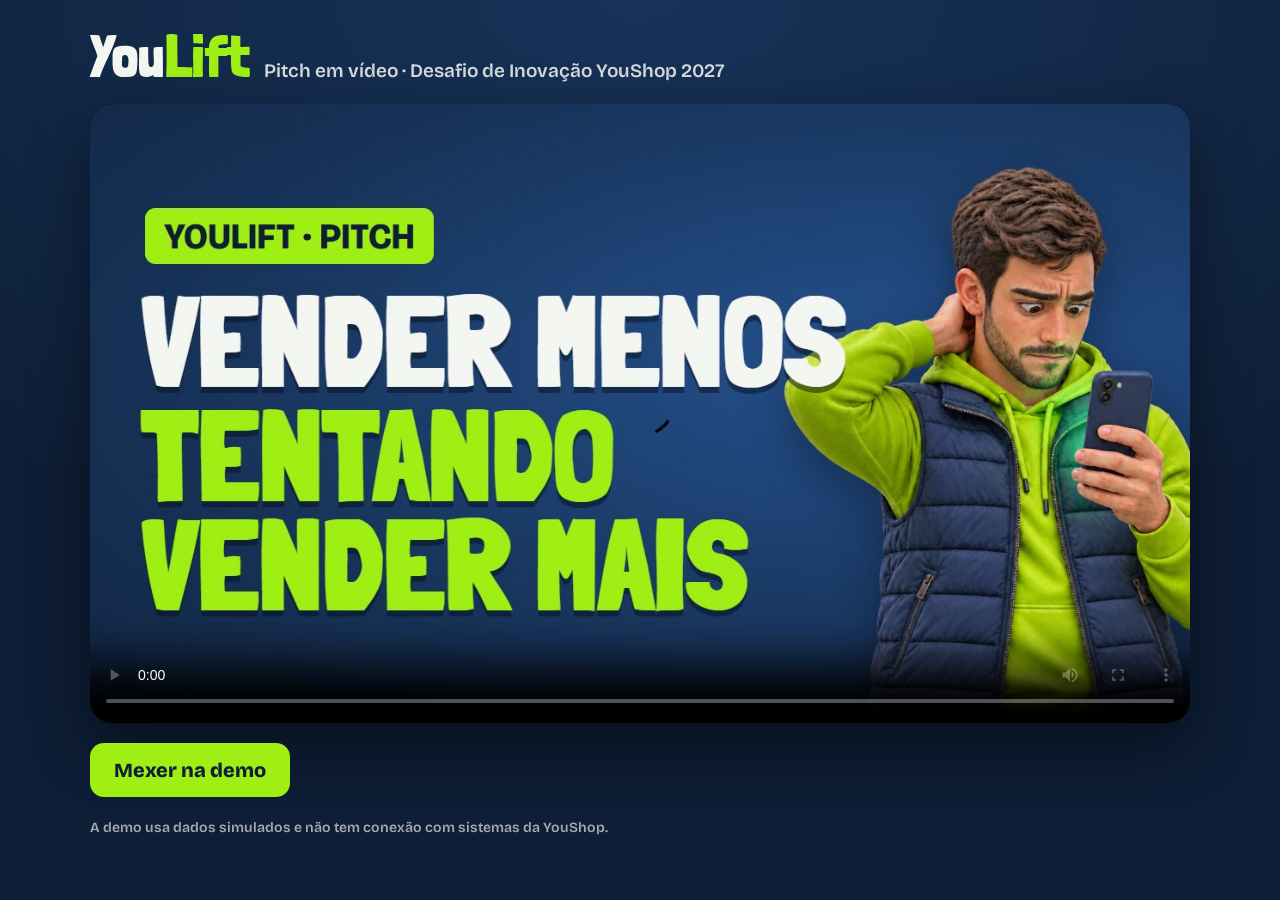
==== video/index.html @ 5ee1ce64 "Vídeo do pitch" ====
<!doctype html>
<html lang="pt-BR">
<head>
<meta charset="utf-8">
<meta name="viewport" content="width=device-width, initial-scale=1">
<title>YouLift · pitch em vídeo</title>
<meta name="robots" content="noindex">
<link rel="preconnect" href="https://fonts.googleapis.com">
<link rel="preconnect" href="https://fonts.gstatic.com" crossorigin>
<link href="https://fonts.googleapis.com/css2?family=Bricolage+Grotesque:wght@600;800&family=Londrina+Solid:wght@900&display=swap" rel="stylesheet">
<style>
  :root { --azul: #173359; --fundo: #0E1E36; --lima: #9FEF14; --gelo: #F4F6F1; }
  * { box-sizing: border-box; }
  html, body { margin: 0; }
  body {
    min-height: 100vh; color: var(--gelo); font-family: "Bricolage Grotesque", system-ui, sans-serif;
    background: radial-gradient(120% 90% at 50% 0%, var(--azul) 0%, var(--fundo) 70%);
    display: flex; flex-direction: column; align-items: center; padding: 28px 16px 40px;
  }
  header { width: min(1100px, 100%); display: flex; align-items: baseline; gap: 14px; flex-wrap: wrap; margin-bottom: 18px; }
  h1 { font-family: "Londrina Solid", sans-serif; font-weight: 900; font-size: clamp(34px, 6vw, 58px); line-height: 1; margin: 0; letter-spacing: .5px; }
  h1 b { color: var(--lima); font-weight: 900; }
  header p { margin: 0; font-weight: 600; font-size: clamp(15px, 2.2vw, 19px); opacity: .85; }
  .quadro { width: min(1100px, 100%); aspect-ratio: 16 / 9; background: #06101f; border-radius: 22px; overflow: hidden; box-shadow: 0 24px 60px rgba(0, 0, 0, .45); display: grid; place-items: center; }
  .quadro iframe, .quadro video { width: 100%; height: 100%; border: 0; display: block; background: #000; }
  .espera { text-align: center; padding: 24px; font-weight: 600; font-size: clamp(16px, 2.4vw, 22px); opacity: .9; }
  .acoes { width: min(1100px, 100%); display: flex; gap: 12px; flex-wrap: wrap; margin-top: 20px; }
  a.botao { text-decoration: none; font-weight: 800; font-size: clamp(16px, 2.3vw, 20px); padding: 15px 24px; border-radius: 14px; }
  a.lima { background: var(--lima); color: var(--fundo); }
  a.linha { color: var(--gelo); border: 2px solid rgba(244, 246, 241, .45); }
  a.botao:focus-visible { outline: 3px solid #fff; outline-offset: 3px; }
  [hidden] { display: none !important; }
  footer { width: min(1100px, 100%); margin-top: 22px; font-size: 14px; opacity: .65; font-weight: 600; }
</style>
</head>
<body>
<header>
  <h1>You<b>Lift</b></h1>
  <p>Pitch em vídeo · Desafio de Inovação YouShop 2027</p>
</header>

<div class="quadro" id="quadro">
  <div class="espera" id="espera">O vídeo entra nesta página em instantes.</div>
</div>

<div class="acoes">
  <a class="botao lima" href="../">Mexer na demo</a>
  <a class="botao linha" id="yt" hidden target="_blank" rel="noopener">Abrir no YouTube</a>
</div>

<footer>A demo usa dados simulados e não tem conexão com sistemas da YouShop.</footer>

<script>
  // Preencher UM dos dois: o código do vídeo no YouTube (o que vem depois de youtu.be/) ou o arquivo ao lado desta página.
  const YOUTUBE = "";
  const ARQUIVO = "pitch-v1.mp4";
  const LEGENDA = "";

  const quadro = document.getElementById("quadro");
  if (YOUTUBE) {
    quadro.innerHTML = '<iframe src="https://www.youtube-nocookie.com/embed/' + YOUTUBE + '?rel=0&cc_load_policy=1&hl=pt-BR" title="Pitch YouLift" allow="accelerometer; autoplay; encrypted-media; gyroscope; picture-in-picture; fullscreen" allowfullscreen></iframe>';
    const yt = document.getElementById("yt");
    yt.href = "https://youtu.be/" + YOUTUBE;
    yt.hidden = false;
  } else if (ARQUIVO) {
    quadro.innerHTML = '<video controls playsinline preload="metadata" poster="capa.jpg"><source src="' + ARQUIVO + '" type="video/mp4">' +
      (LEGENDA ? '<track kind="subtitles" srclang="pt-BR" label="Português" src="' + LEGENDA + '" default>' : '') + '</video>';
  }
</script>
</body>
</html>
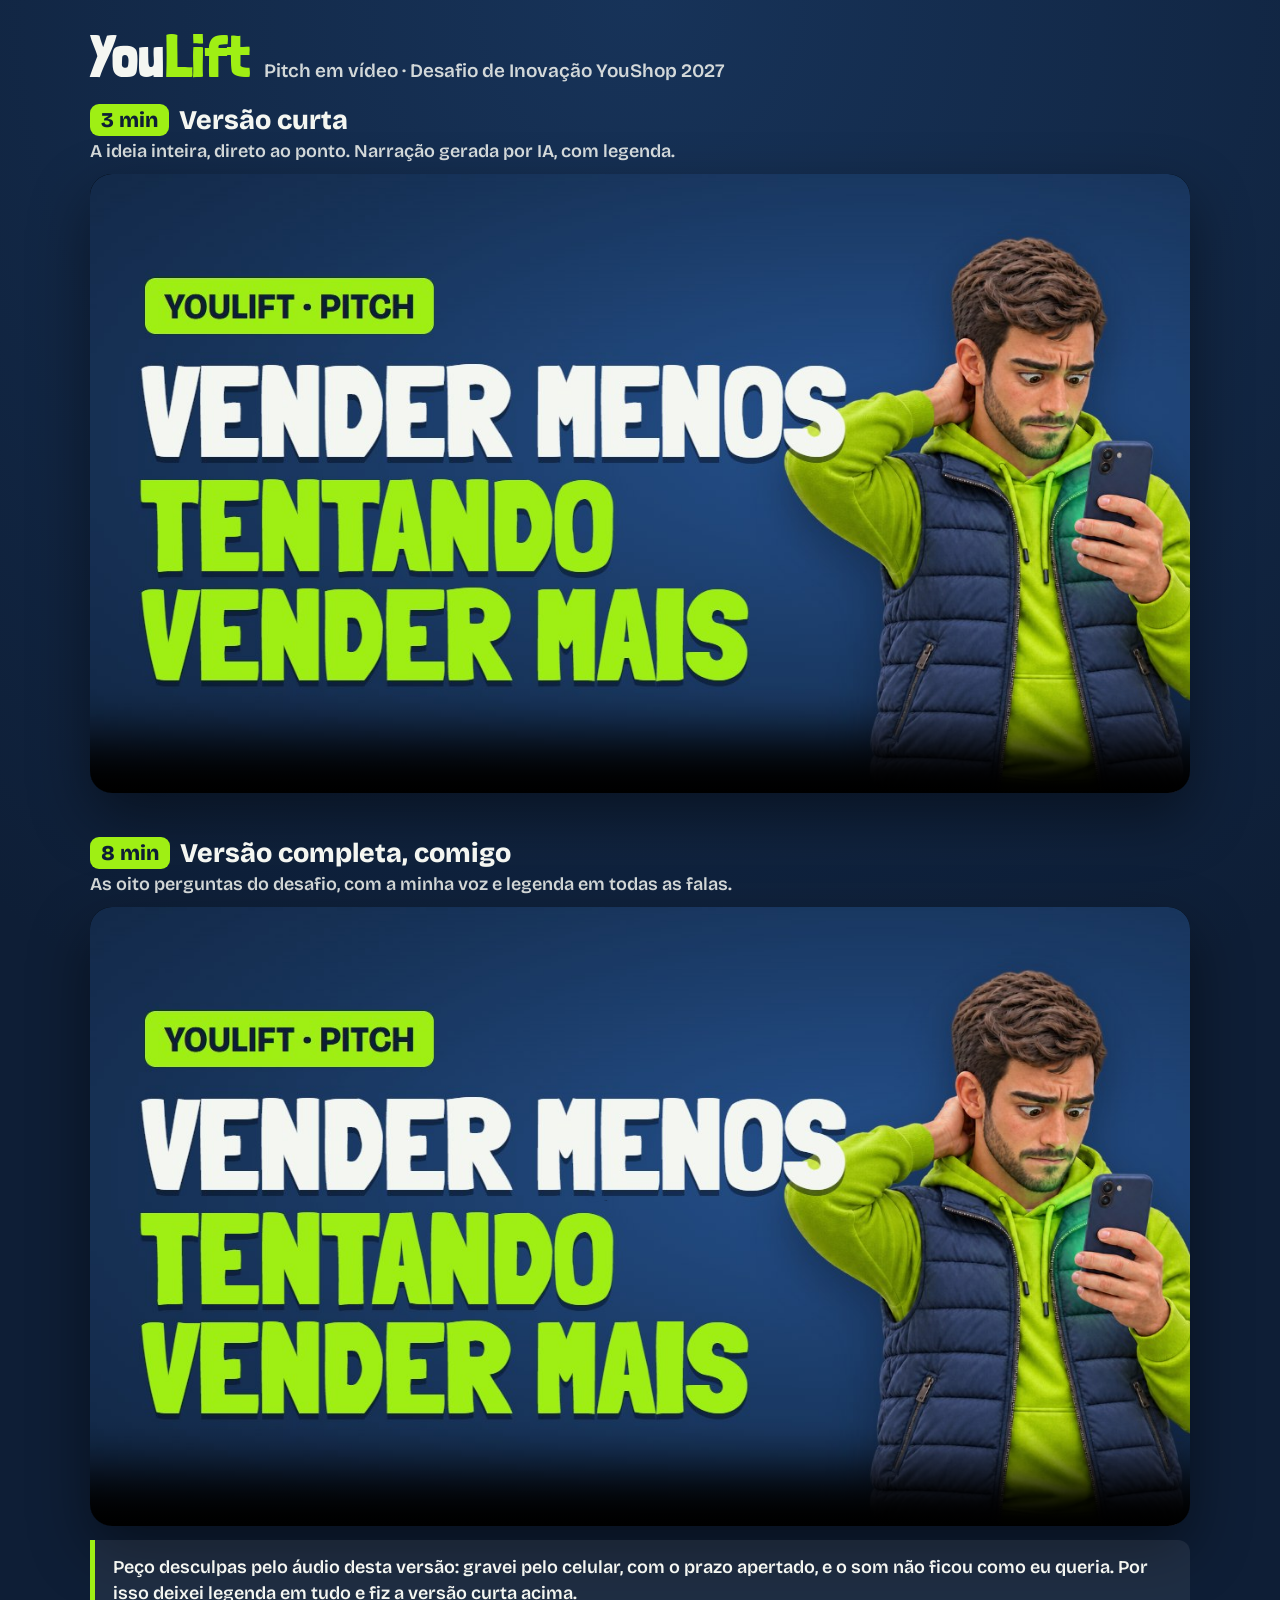
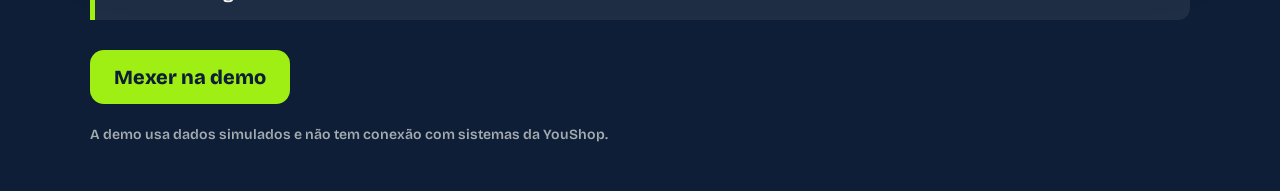
==== commit cdbc39c8: "Versão curta narrada e versão completa com áudio limpo e legenda" ====
--- a/video/index.html
+++ b/video/index.html
@@ -15,57 +15,58 @@
   body {
     min-height: 100vh; color: var(--gelo); font-family: "Bricolage Grotesque", system-ui, sans-serif;
     background: radial-gradient(120% 90% at 50% 0%, var(--azul) 0%, var(--fundo) 70%);
-    display: flex; flex-direction: column; align-items: center; padding: 28px 16px 40px;
+    display: flex; flex-direction: column; align-items: center; padding: 28px 16px 48px;
   }
-  header { width: min(1100px, 100%); display: flex; align-items: baseline; gap: 14px; flex-wrap: wrap; margin-bottom: 18px; }
+  .coluna { width: min(1100px, 100%); }
+  header { display: flex; align-items: baseline; gap: 14px; flex-wrap: wrap; margin-bottom: 18px; }
   h1 { font-family: "Londrina Solid", sans-serif; font-weight: 900; font-size: clamp(34px, 6vw, 58px); line-height: 1; margin: 0; letter-spacing: .5px; }
   h1 b { color: var(--lima); font-weight: 900; }
   header p { margin: 0; font-weight: 600; font-size: clamp(15px, 2.2vw, 19px); opacity: .85; }
-  .quadro { width: min(1100px, 100%); aspect-ratio: 16 / 9; background: #06101f; border-radius: 22px; overflow: hidden; box-shadow: 0 24px 60px rgba(0, 0, 0, .45); display: grid; place-items: center; }
-  .quadro iframe, .quadro video { width: 100%; height: 100%; border: 0; display: block; background: #000; }
-  .espera { text-align: center; padding: 24px; font-weight: 600; font-size: clamp(16px, 2.4vw, 22px); opacity: .9; }
-  .acoes { width: min(1100px, 100%); display: flex; gap: 12px; flex-wrap: wrap; margin-top: 20px; }
-  a.botao { text-decoration: none; font-weight: 800; font-size: clamp(16px, 2.3vw, 20px); padding: 15px 24px; border-radius: 14px; }
-  a.lima { background: var(--lima); color: var(--fundo); }
-  a.linha { color: var(--gelo); border: 2px solid rgba(244, 246, 241, .45); }
+  h2 { margin: 0 0 4px; font-weight: 800; font-size: clamp(20px, 3vw, 27px); }
+  h2 span { display: inline-block; background: var(--lima); color: var(--fundo); border-radius: 9px; padding: 3px 11px; margin-right: 10px; font-size: .78em; vertical-align: 2px; }
+  .sub { margin: 0 0 12px; font-weight: 600; font-size: clamp(15px, 2.1vw, 18px); opacity: .85; }
+  .quadro { width: 100%; aspect-ratio: 16 / 9; background: #06101f; border-radius: 22px; overflow: hidden; box-shadow: 0 24px 60px rgba(0, 0, 0, .45); }
+  .quadro video { width: 100%; height: 100%; display: block; background: #000; }
+  section + section { margin-top: 44px; }
+  .aviso { margin: 14px 0 0; padding: 14px 18px; border-left: 5px solid var(--lima); background: rgba(255, 255, 255, .07); border-radius: 0 12px 12px 0; font-weight: 600; font-size: clamp(15px, 2.1vw, 18px); line-height: 1.45; }
+  .acoes { display: flex; gap: 12px; flex-wrap: wrap; margin-top: 30px; }
+  a.botao { text-decoration: none; font-weight: 800; font-size: clamp(16px, 2.3vw, 20px); padding: 15px 24px; border-radius: 14px; background: var(--lima); color: var(--fundo); }
   a.botao:focus-visible { outline: 3px solid #fff; outline-offset: 3px; }
-  [hidden] { display: none !important; }
-  footer { width: min(1100px, 100%); margin-top: 22px; font-size: 14px; opacity: .65; font-weight: 600; }
+  footer { margin-top: 22px; font-size: 14px; opacity: .65; font-weight: 600; }
 </style>
 </head>
 <body>
-<header>
-  <h1>You<b>Lift</b></h1>
-  <p>Pitch em vídeo · Desafio de Inovação YouShop 2027</p>
-</header>
+<div class="coluna">
+  <header>
+    <h1>You<b>Lift</b></h1>
+    <p>Pitch em vídeo · Desafio de Inovação YouShop 2027</p>
+  </header>
 
-<div class="quadro" id="quadro">
-  <div class="espera" id="espera">O vídeo entra nesta página em instantes.</div>
+  <section>
+    <h2><span>3 min</span>Versão curta</h2>
+    <p class="sub">A ideia inteira, direto ao ponto. Narração gerada por IA, com legenda.</p>
+    <div class="quadro">
+      <video controls playsinline preload="metadata" poster="capa.jpg" src="pitch-curto.mp4"></video>
+    </div>
+  </section>
+
+  <section>
+    <h2><span>8 min</span>Versão completa, comigo</h2>
+    <p class="sub">As oito perguntas do desafio, com a minha voz e legenda em todas as falas.</p>
+    <div class="quadro">
+      <video controls playsinline preload="none" poster="capa.jpg">
+        <source src="pitch-completo.mp4" type="video/mp4">
+        <track kind="subtitles" srclang="pt-BR" label="Português" src="pitch-completo.vtt" default>
+      </video>
+    </div>
+    <p class="aviso">Peço desculpas pelo áudio desta versão: gravei pelo celular, com o prazo apertado, e o som não ficou como eu queria. Por isso deixei legenda em tudo e fiz a versão curta acima.</p>
+  </section>
+
+  <div class="acoes">
+    <a class="botao" href="../">Mexer na demo</a>
+  </div>
+
+  <footer>A demo usa dados simulados e não tem conexão com sistemas da YouShop.</footer>
 </div>
-
-<div class="acoes">
-  <a class="botao lima" href="../">Mexer na demo</a>
-  <a class="botao linha" id="yt" hidden target="_blank" rel="noopener">Abrir no YouTube</a>
-</div>
-
-<footer>A demo usa dados simulados e não tem conexão com sistemas da YouShop.</footer>
-
-<script>
-  // Preencher UM dos dois: o código do vídeo no YouTube (o que vem depois de youtu.be/) ou o arquivo ao lado desta página.
-  const YOUTUBE = "";
-  const ARQUIVO = "pitch-v1.mp4";
-  const LEGENDA = "";
-
-  const quadro = document.getElementById("quadro");
-  if (YOUTUBE) {
-    quadro.innerHTML = '<iframe src="https://www.youtube-nocookie.com/embed/' + YOUTUBE + '?rel=0&cc_load_policy=1&hl=pt-BR" title="Pitch YouLift" allow="accelerometer; autoplay; encrypted-media; gyroscope; picture-in-picture; fullscreen" allowfullscreen></iframe>';
-    const yt = document.getElementById("yt");
-    yt.href = "https://youtu.be/" + YOUTUBE;
-    yt.hidden = false;
-  } else if (ARQUIVO) {
-    quadro.innerHTML = '<video controls playsinline preload="metadata" poster="capa.jpg"><source src="' + ARQUIVO + '" type="video/mp4">' +
-      (LEGENDA ? '<track kind="subtitles" srclang="pt-BR" label="Português" src="' + LEGENDA + '" default>' : '') + '</video>';
-  }
-</script>
 </body>
 </html>
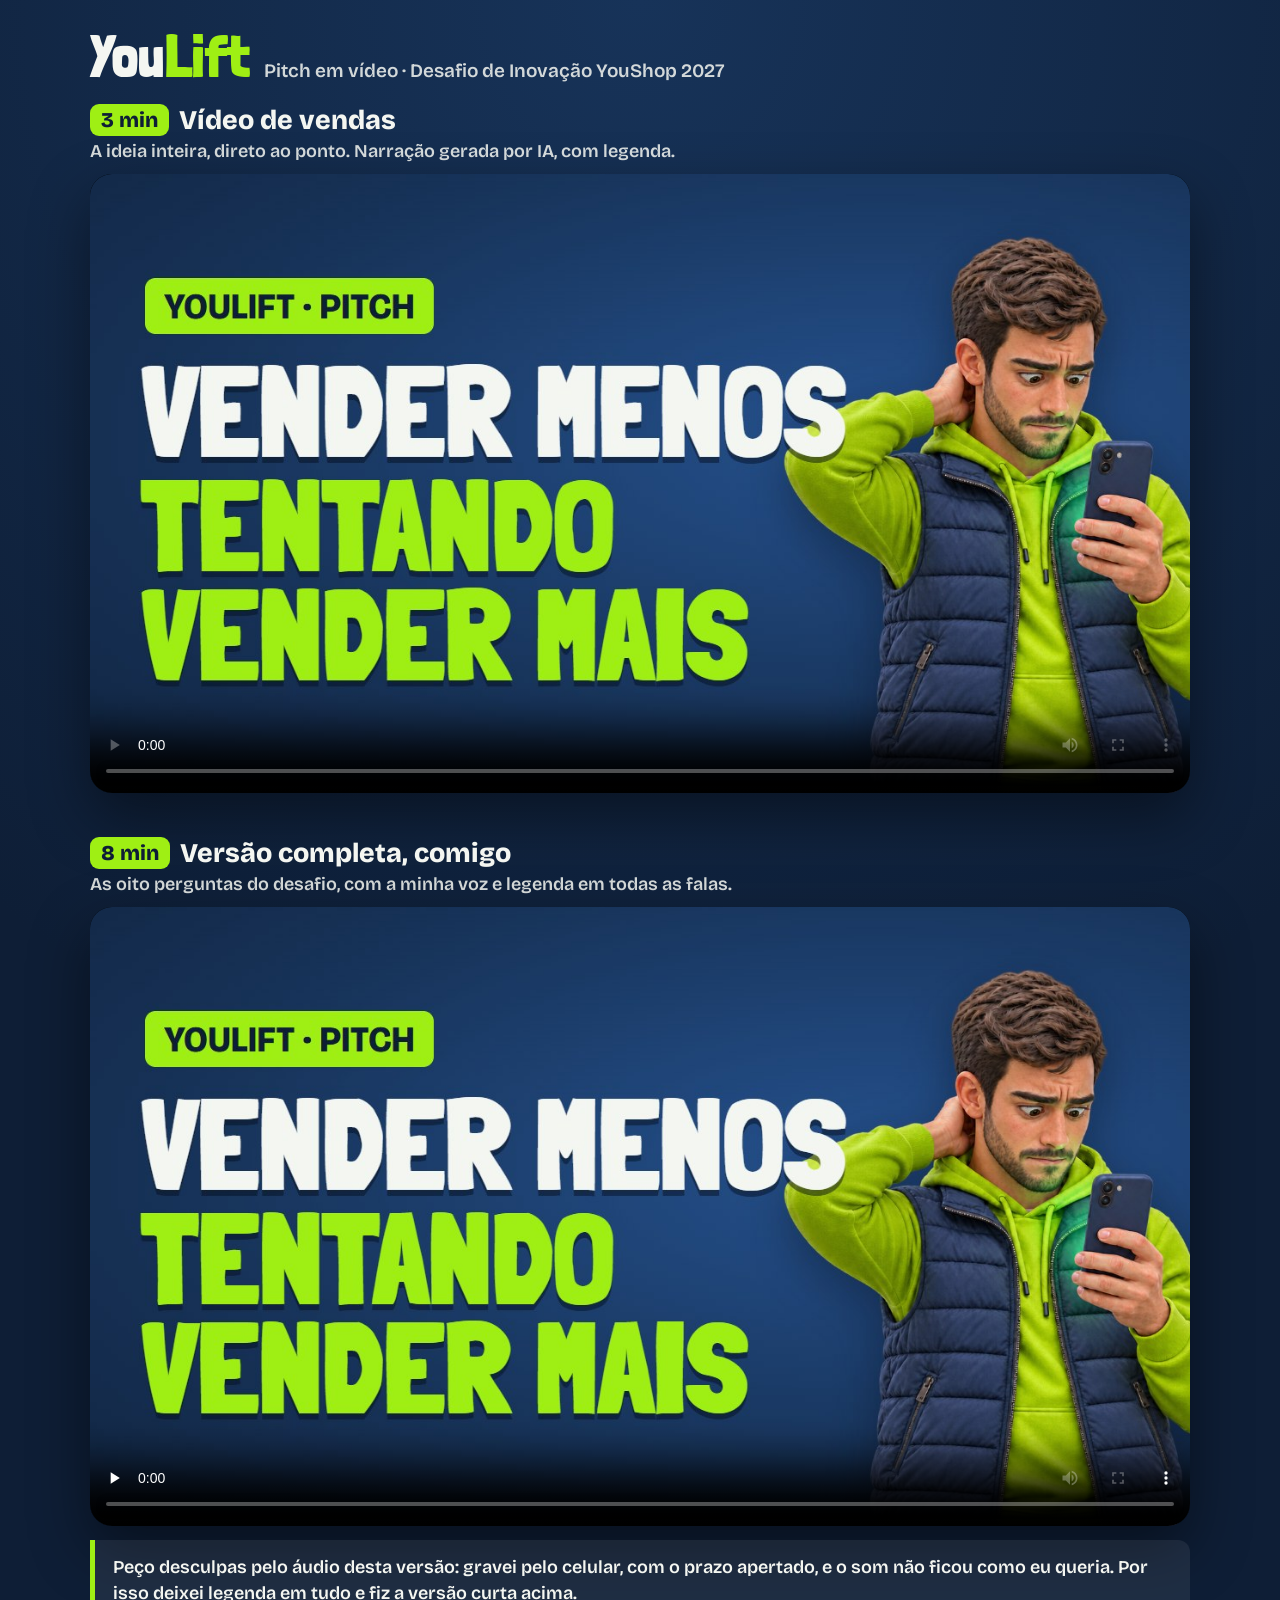
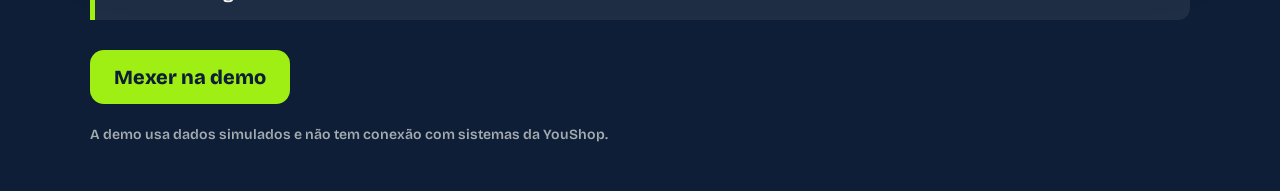
==== commit f4da4d38: "Vídeo de vendas curto" ====
--- a/video/index.html
+++ b/video/index.html
@@ -43,7 +43,7 @@
   </header>
 
   <section>
-    <h2><span>3 min</span>Versão curta</h2>
+    <h2><span>3 min</span>Vídeo de vendas</h2>
     <p class="sub">A ideia inteira, direto ao ponto. Narração gerada por IA, com legenda.</p>
     <div class="quadro">
       <video controls playsinline preload="metadata" poster="capa.jpg" src="pitch-curto.mp4"></video>
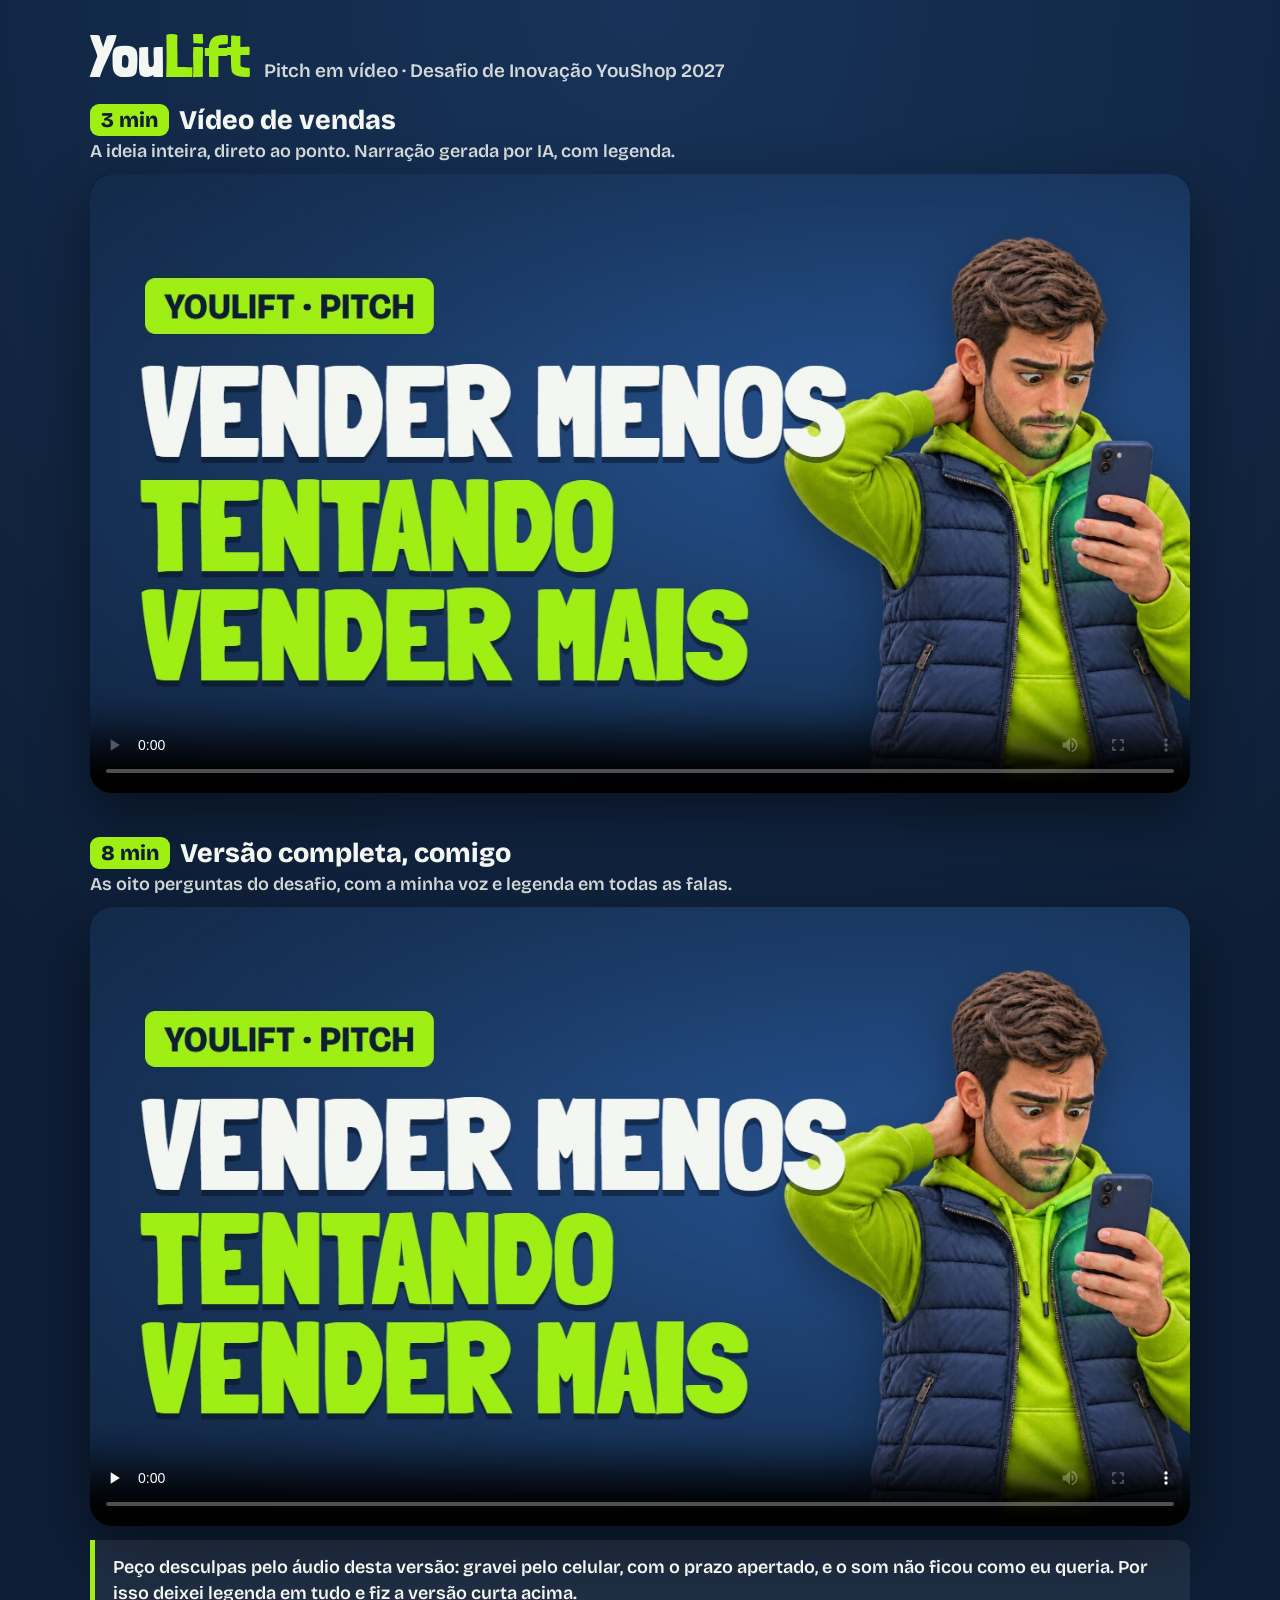
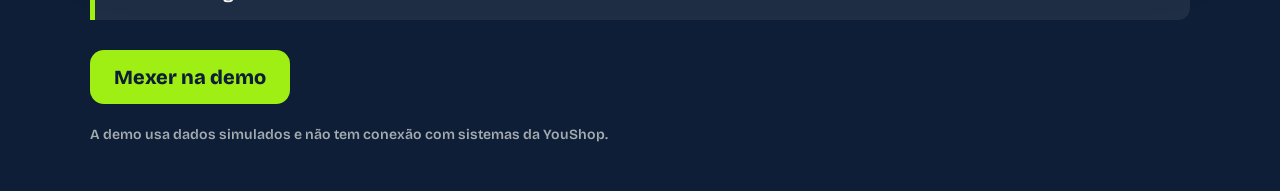
==== commit 6242b813: "Versão completa: voz isolada e legenda queimada" ====
--- a/video/index.html
+++ b/video/index.html
@@ -54,10 +54,7 @@
     <h2><span>8 min</span>Versão completa, comigo</h2>
     <p class="sub">As oito perguntas do desafio, com a minha voz e legenda em todas as falas.</p>
     <div class="quadro">
-      <video controls playsinline preload="none" poster="capa.jpg">
-        <source src="pitch-completo.mp4" type="video/mp4">
-        <track kind="subtitles" srclang="pt-BR" label="Português" src="pitch-completo.vtt" default>
-      </video>
+      <video controls playsinline preload="none" poster="capa.jpg" src="pitch-completo-v3.mp4"></video>
     </div>
     <p class="aviso">Peço desculpas pelo áudio desta versão: gravei pelo celular, com o prazo apertado, e o som não ficou como eu queria. Por isso deixei legenda em tudo e fiz a versão curta acima.</p>
   </section>
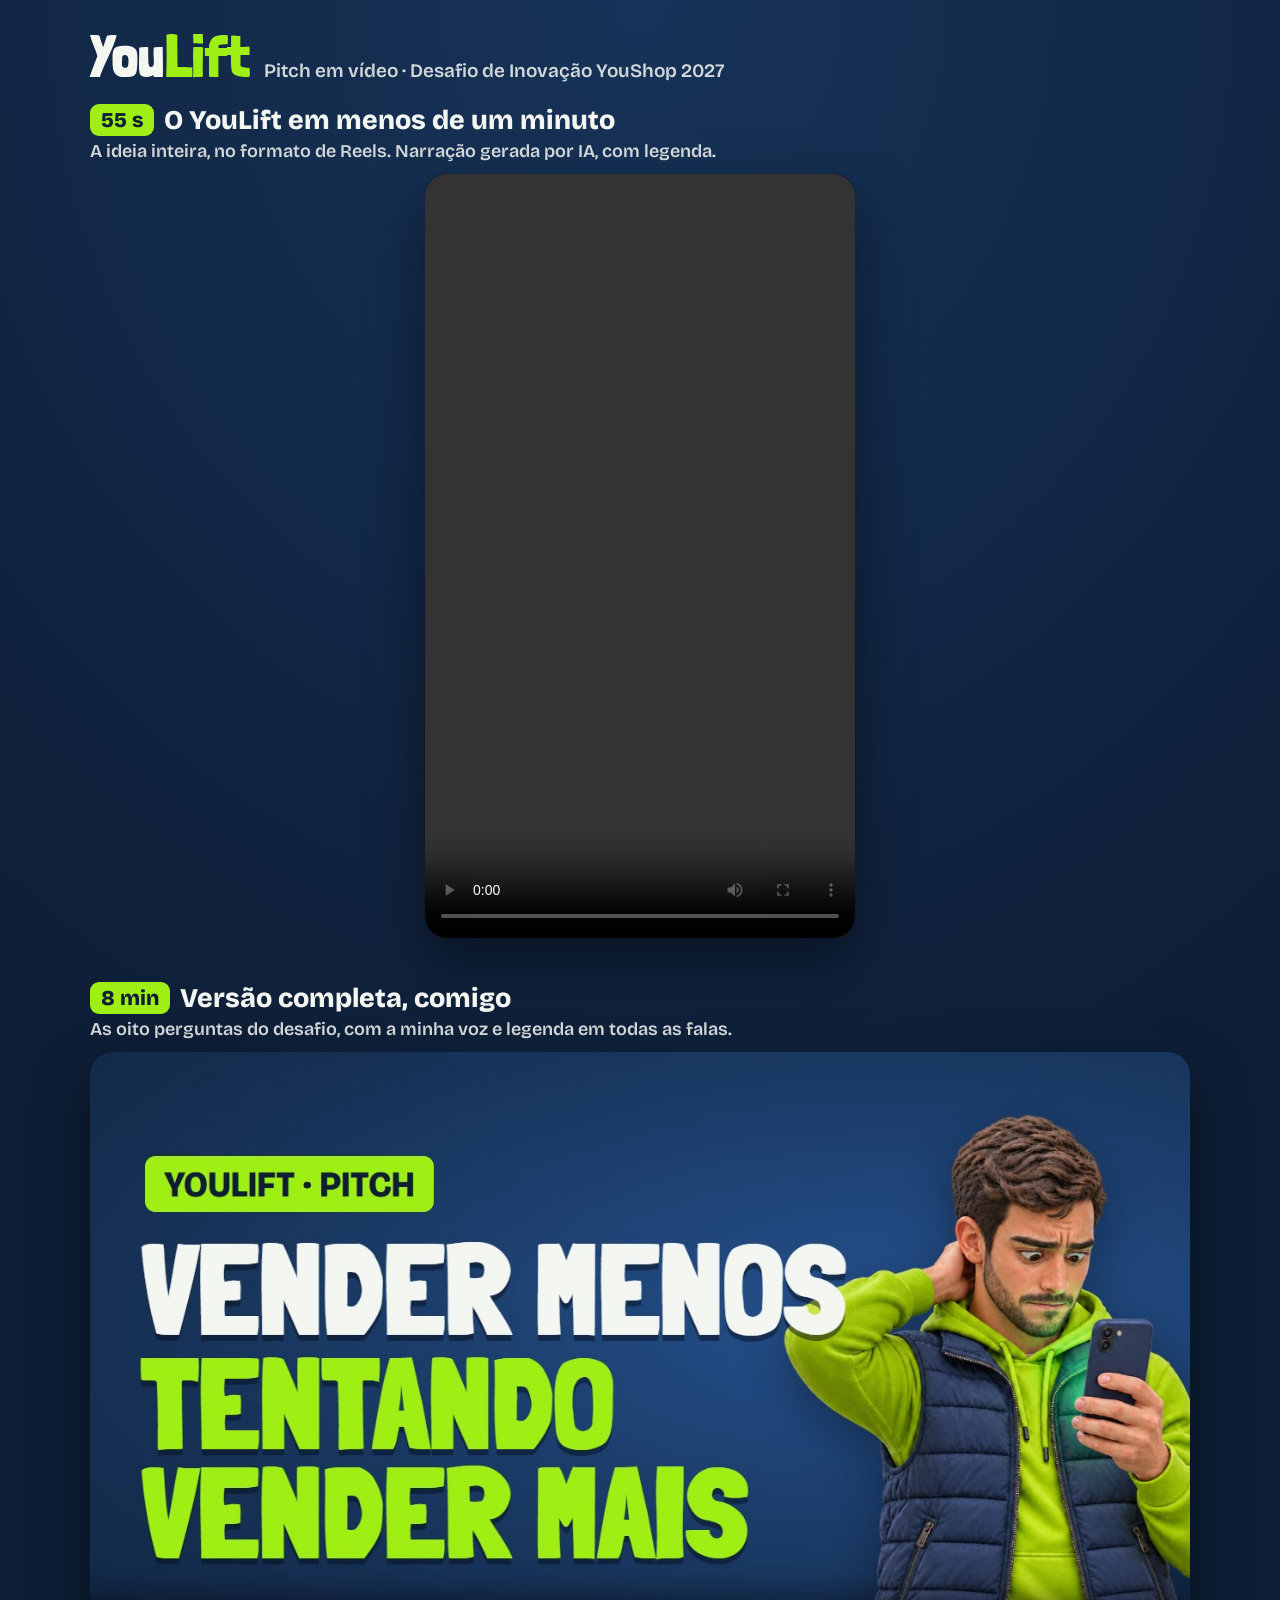
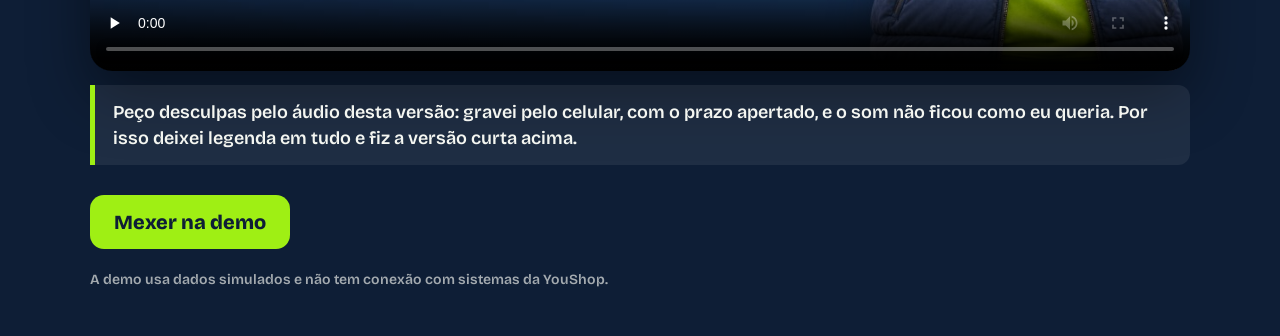
==== commit 12717483: "Vídeo vertical curto do YouLift" ====
--- a/video/index.html
+++ b/video/index.html
@@ -26,6 +26,7 @@
   h2 span { display: inline-block; background: var(--lima); color: var(--fundo); border-radius: 9px; padding: 3px 11px; margin-right: 10px; font-size: .78em; vertical-align: 2px; }
   .sub { margin: 0 0 12px; font-weight: 600; font-size: clamp(15px, 2.1vw, 18px); opacity: .85; }
   .quadro { width: 100%; aspect-ratio: 16 / 9; background: #06101f; border-radius: 22px; overflow: hidden; box-shadow: 0 24px 60px rgba(0, 0, 0, .45); }
+  .quadro.vertical { aspect-ratio: 9 / 16; width: min(430px, 100%); margin: 0 auto; }
   .quadro video { width: 100%; height: 100%; display: block; background: #000; }
   section + section { margin-top: 44px; }
   .aviso { margin: 14px 0 0; padding: 14px 18px; border-left: 5px solid var(--lima); background: rgba(255, 255, 255, .07); border-radius: 0 12px 12px 0; font-weight: 600; font-size: clamp(15px, 2.1vw, 18px); line-height: 1.45; }
@@ -43,10 +44,10 @@
   </header>
 
   <section>
-    <h2><span>3 min</span>Vídeo de vendas</h2>
-    <p class="sub">A ideia inteira, direto ao ponto. Narração gerada por IA, com legenda.</p>
-    <div class="quadro">
-      <video controls playsinline preload="metadata" poster="capa.jpg" src="pitch-curto.mp4"></video>
+    <h2><span>55 s</span>O YouLift em menos de um minuto</h2>
+    <p class="sub">A ideia inteira, no formato de Reels. Narração gerada por IA, com legenda.</p>
+    <div class="quadro vertical">
+      <video controls playsinline preload="metadata" src="pitch-reels.mp4"></video>
     </div>
   </section>
 
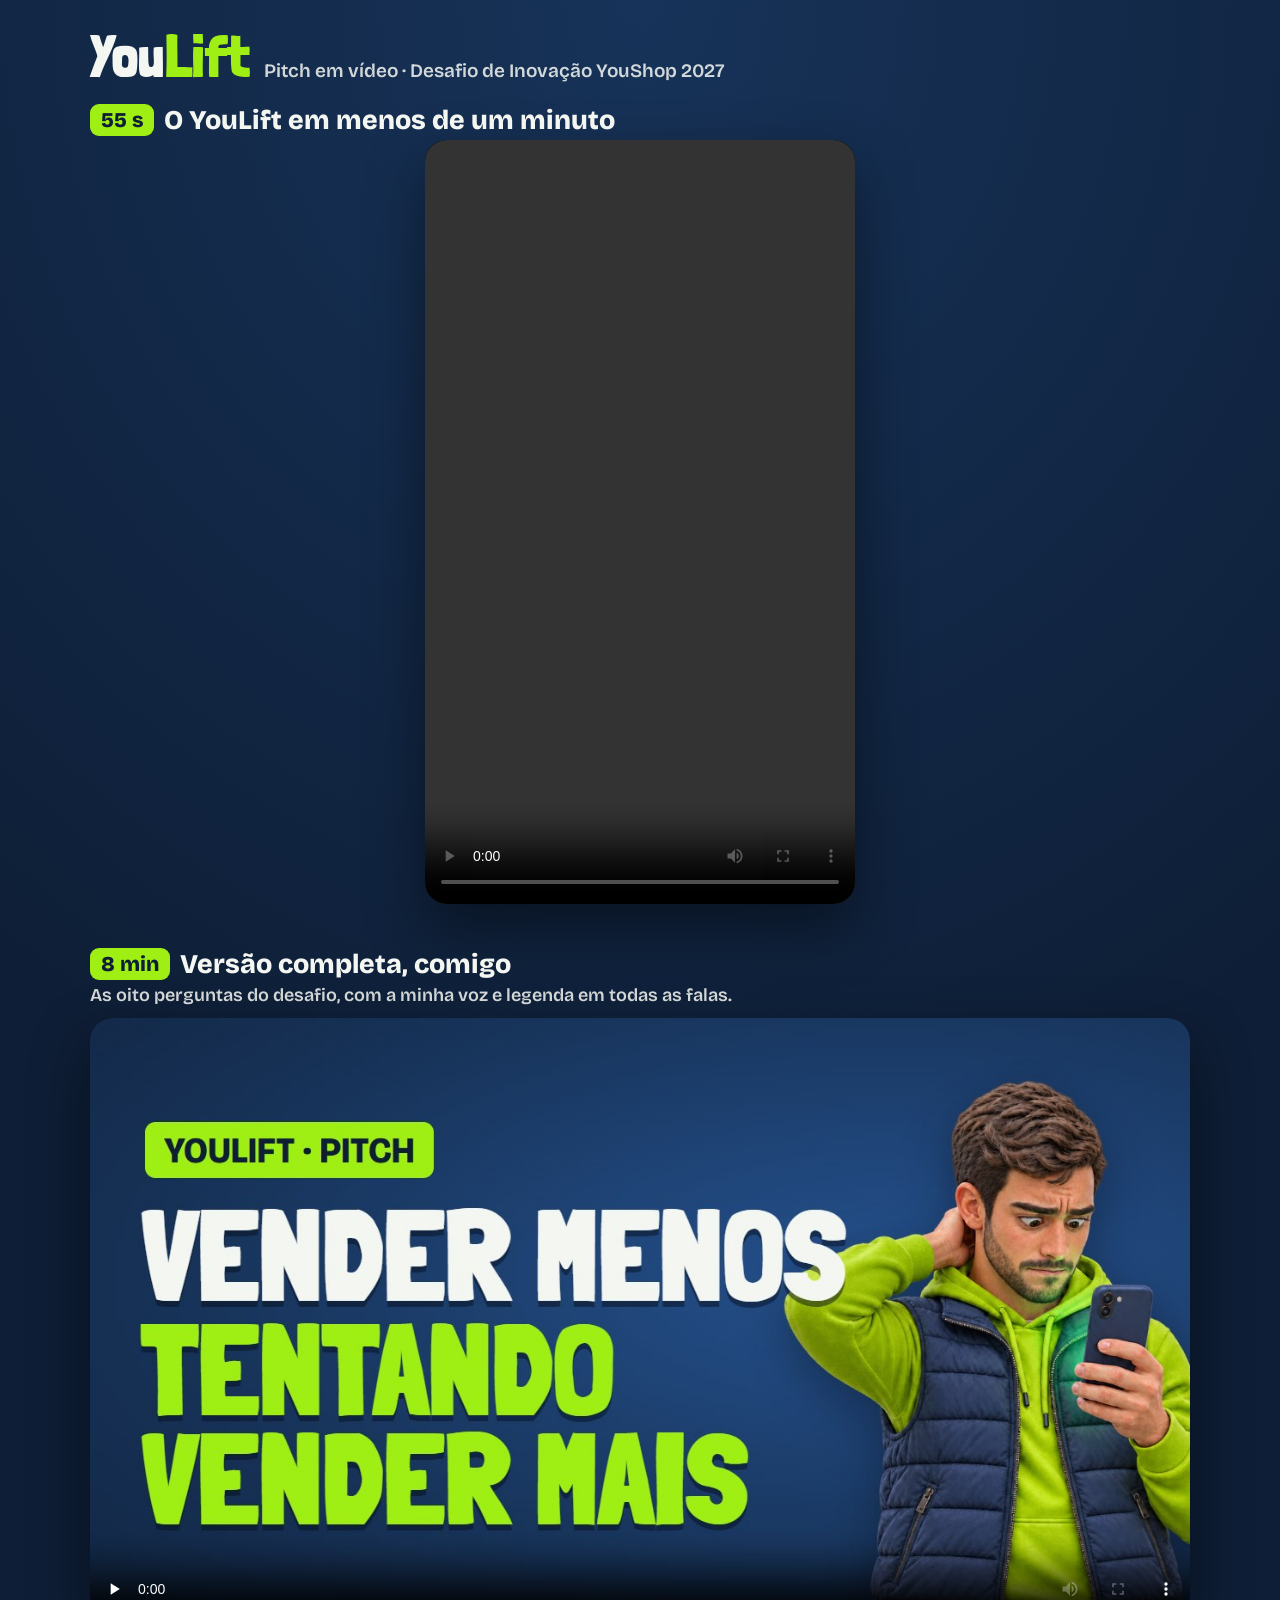
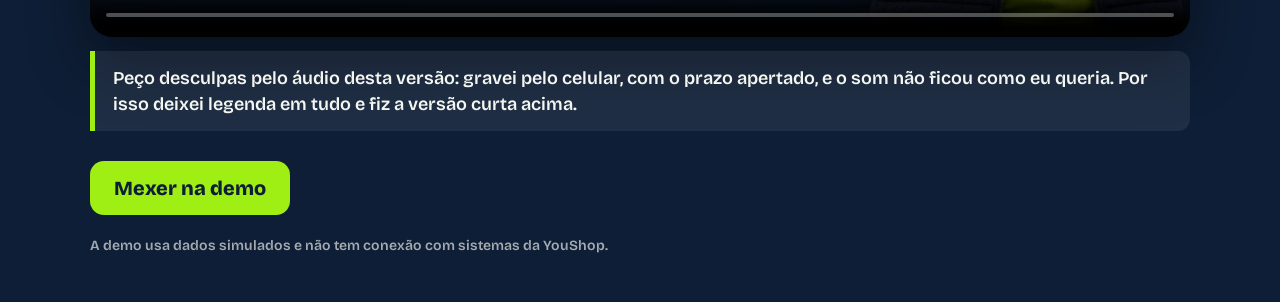
==== commit 5c4cf115: "Ajuste de texto na página do vídeo" ====
--- a/video/index.html
+++ b/video/index.html
@@ -45,7 +45,6 @@
 
   <section>
     <h2><span>55 s</span>O YouLift em menos de um minuto</h2>
-    <p class="sub">A ideia inteira, no formato de Reels. Narração gerada por IA, com legenda.</p>
     <div class="quadro vertical">
       <video controls playsinline preload="metadata" src="pitch-reels.mp4"></video>
     </div>
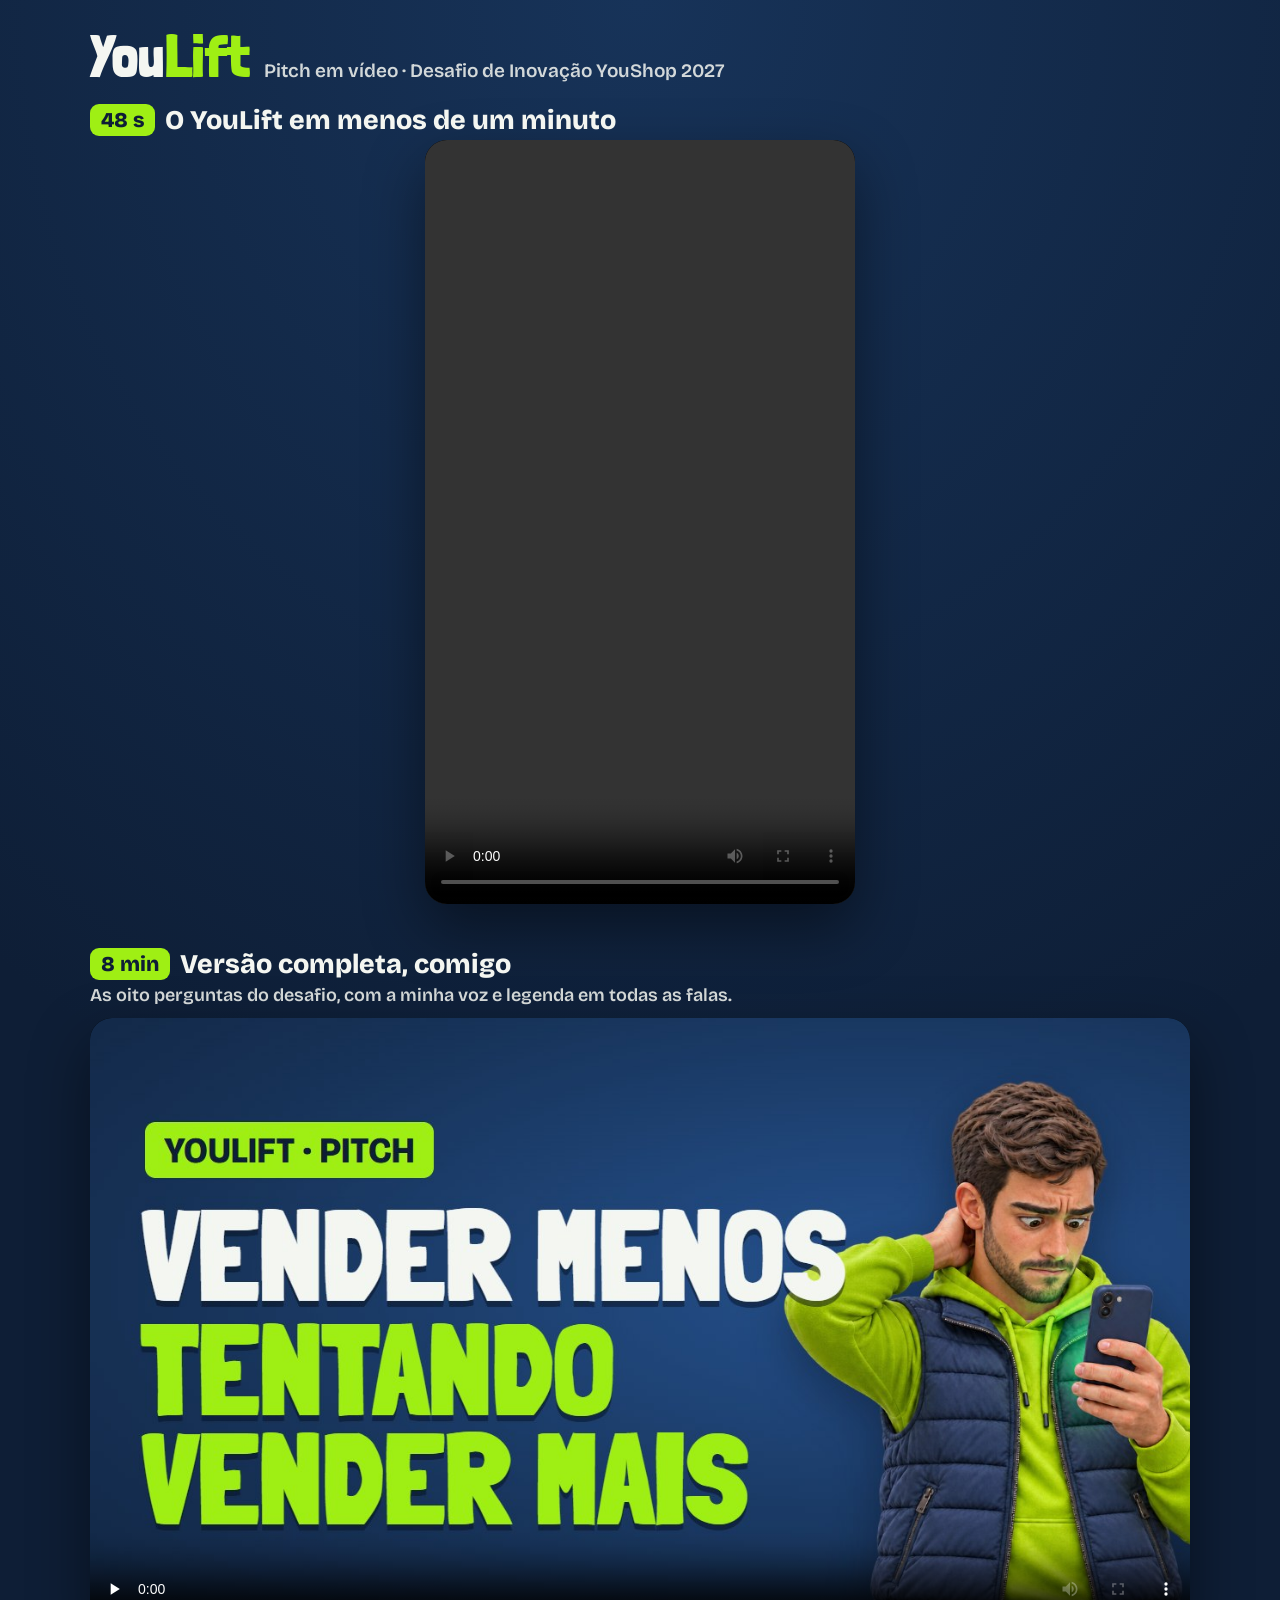
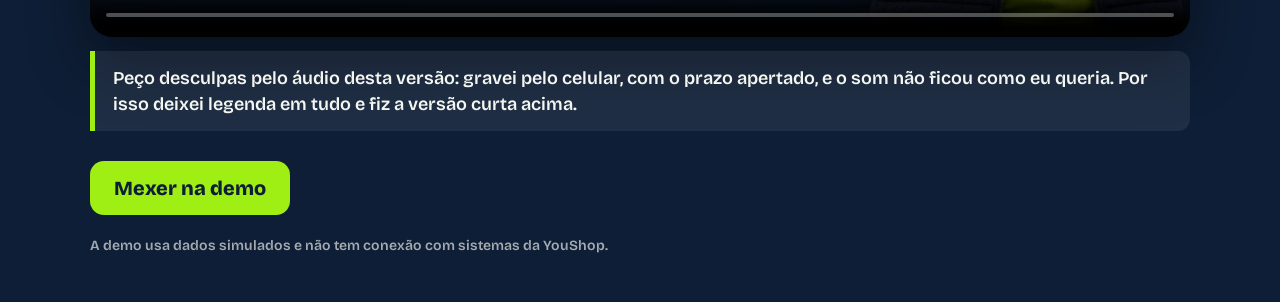
==== commit a98f41e5: "Vídeo vertical com narração nova" ====
--- a/video/index.html
+++ b/video/index.html
@@ -44,9 +44,9 @@
   </header>
 
   <section>
-    <h2><span>55 s</span>O YouLift em menos de um minuto</h2>
+    <h2><span>48 s</span>O YouLift em menos de um minuto</h2>
     <div class="quadro vertical">
-      <video controls playsinline preload="metadata" src="pitch-reels.mp4"></video>
+      <video controls playsinline preload="metadata" src="pitch-reels-2.mp4"></video>
     </div>
   </section>
 
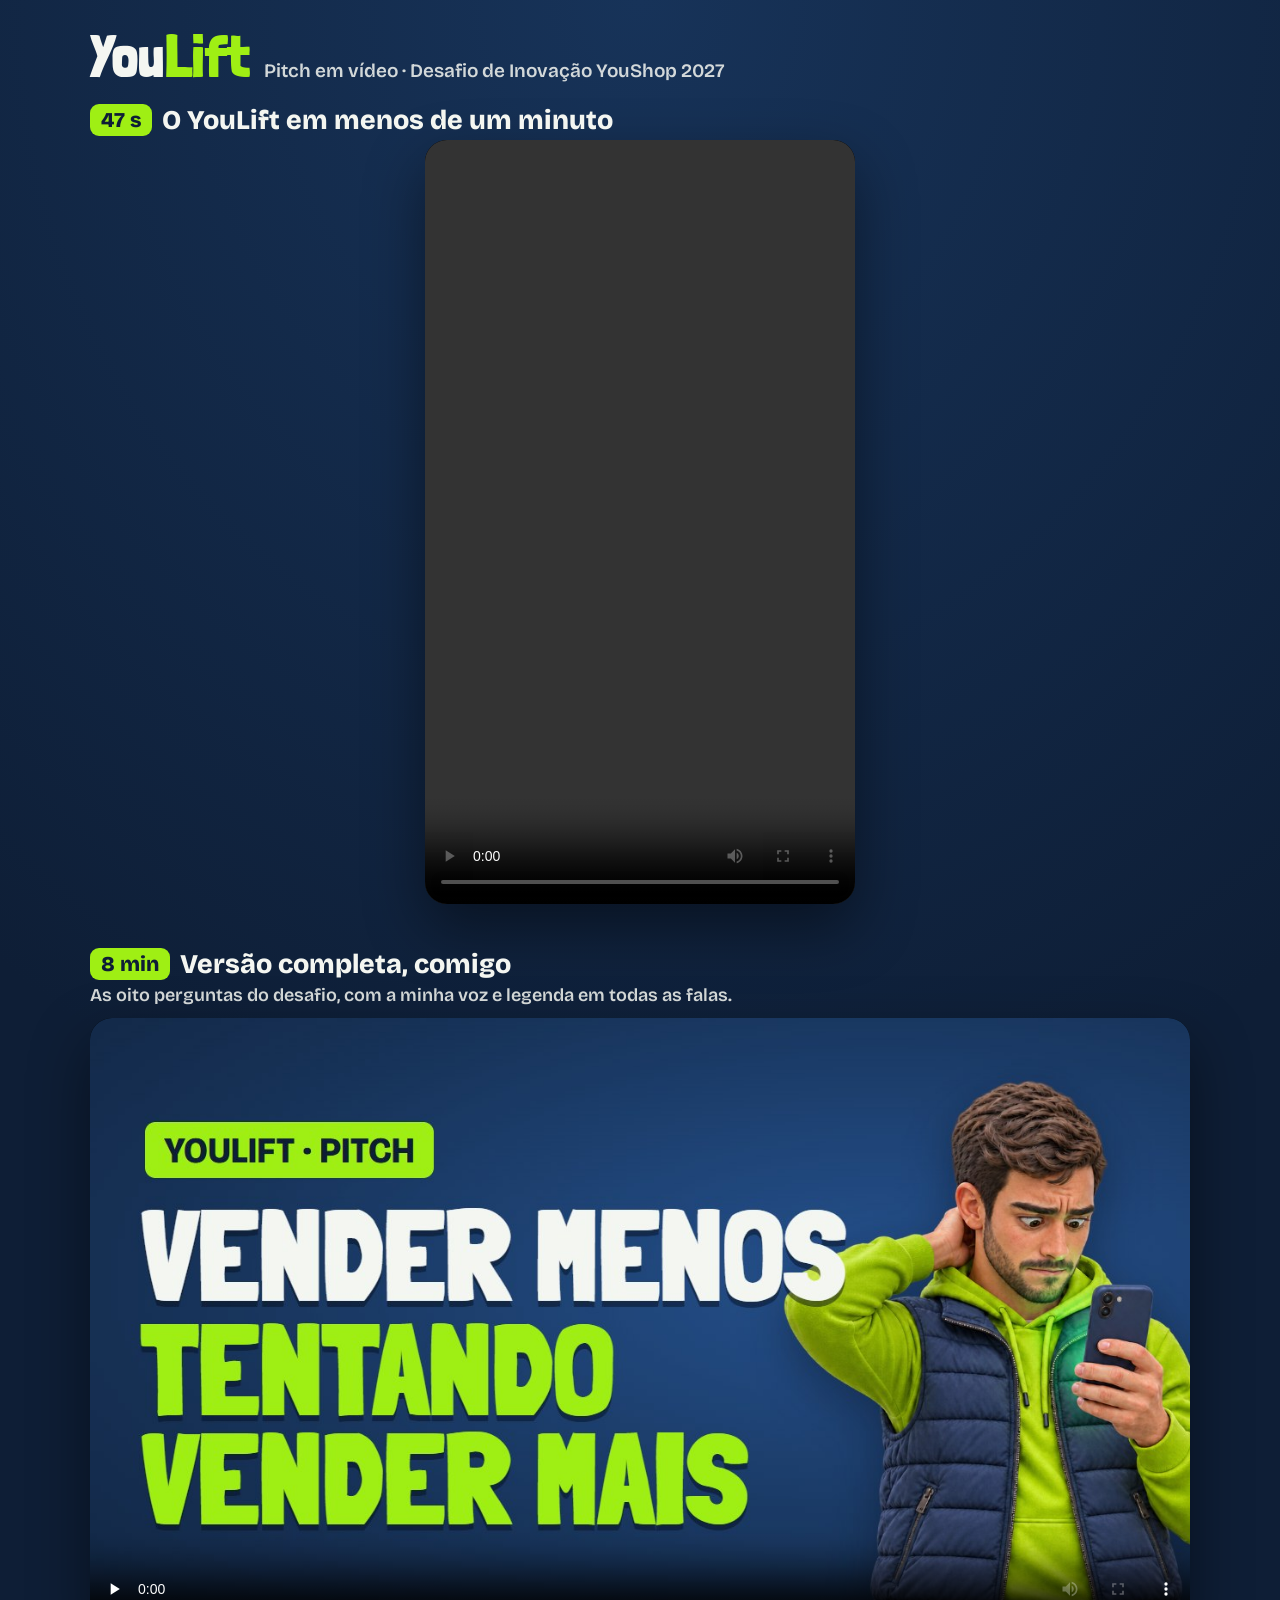
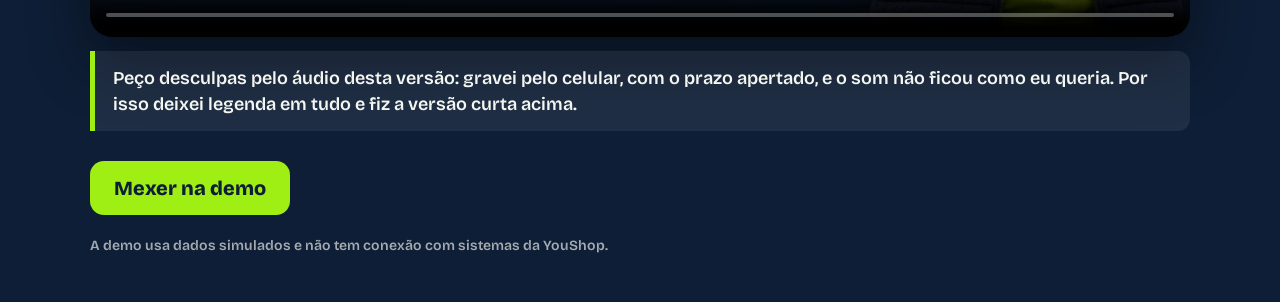
==== commit 2e4cfff0: "Vídeo vertical: voz nova, mais ritmo e efeitos sonoros" ====
--- a/video/index.html
+++ b/video/index.html
@@ -44,9 +44,9 @@
   </header>
 
   <section>
-    <h2><span>48 s</span>O YouLift em menos de um minuto</h2>
+    <h2><span>47 s</span>O YouLift em menos de um minuto</h2>
     <div class="quadro vertical">
-      <video controls playsinline preload="metadata" src="pitch-reels-2.mp4"></video>
+      <video controls playsinline preload="metadata" src="pitch-reels-3.mp4"></video>
     </div>
   </section>
 
